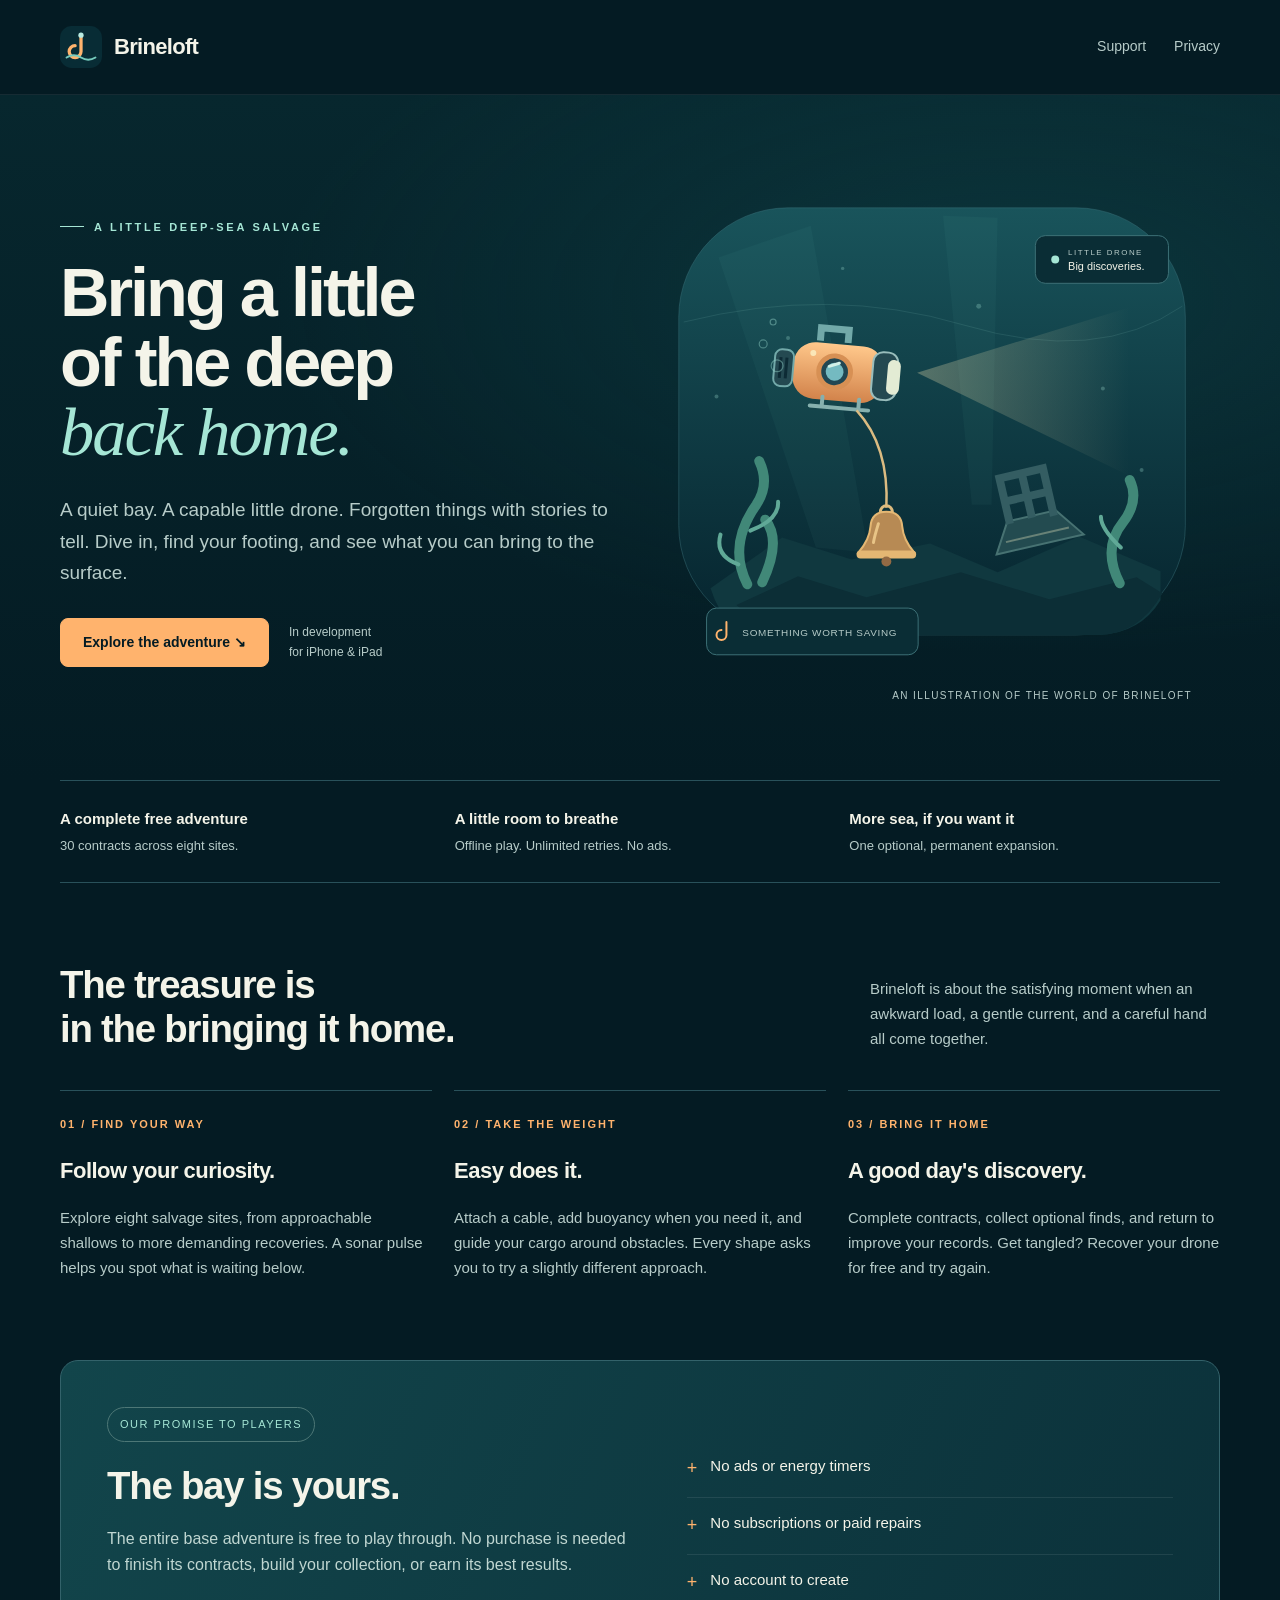
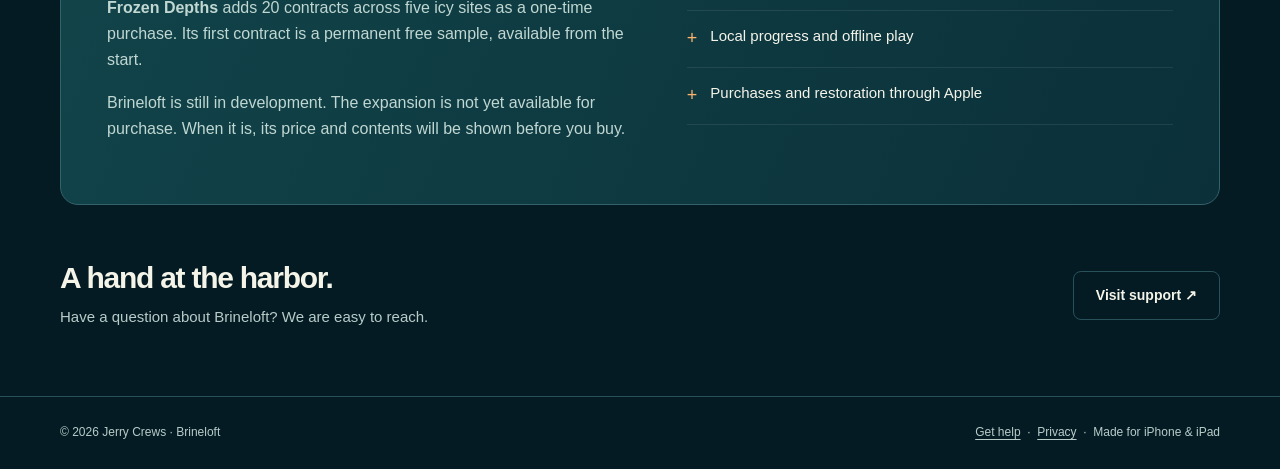
==== index.html @ b788f025 "Publish Brineloft website, privacy policy, and support" ====
<!doctype html>
<html lang="en"><head><meta charset="utf-8"><meta name="viewport" content="width=device-width, initial-scale=1"><meta name="color-scheme" content="dark"><meta name="theme-color" content="#041b23"><meta name="description" content="A little drone. A deep blue world. Brineloft is an underwater salvage adventure in development for iPhone and iPad. A complete free bay, with an optional expansion."><title>Brineloft — A little deep-sea salvage</title><link rel="icon" href="assets/mark.svg" type="image/svg+xml"><link rel="stylesheet" href="assets/style.css"></head><body><a class="skip" href="#main">Skip to content</a><header><div class="wrap"><nav aria-label="Main navigation"><a class="brand" href="index.html"><img src="assets/mark.svg" alt="" width="42" height="42">Brineloft</a><div class="navlinks"><a href="support.html">Support</a><a href="privacy.html">Privacy</a></div></nav></div></header><main id="main"><section class="hero"><div class="wrap hero-grid"><div class="hero-copy"><p class="eyebrow">A little deep-sea salvage</p><h1>Bring a little<br>of the deep<br><em>back home.</em></h1><p class="lead">A quiet bay. A capable little drone. Forgotten things with stories to tell. Dive in, find your footing, and see what you can bring to the surface.</p><div class="actions"><a class="button" href="#adventure">Explore the adventure <span aria-hidden="true">&nbsp;↘</span></a><span class="availability">In development<br>for iPhone &amp; iPad</span></div></div><figure class="hero-art"><svg viewBox="0 0 580 510" role="img" aria-labelledby="dive-title dive-desc" xmlns="http://www.w3.org/2000/svg"><title id="dive-title">A little salvage drone exploring a quiet seabed</title><desc id="dive-desc">An amber drone shines its light through teal water. Its cable is attached to a forgotten brass bell among kelp and rocks.</desc><defs><linearGradient id="water" x2="0" y2="1"><stop stop-color="#19545b"/><stop offset="1" stop-color="#06242e"/></linearGradient><linearGradient id="beam"><stop stop-color="#f8e6b2" stop-opacity=".3"/><stop offset="1" stop-color="#f8e6b2" stop-opacity="0"/></linearGradient><linearGradient id="drone" x2="0" y2="1"><stop stop-color="#ffc88b"/><stop offset="1" stop-color="#d2834b"/></linearGradient><radialGradient id="halo"><stop stop-color="#86ccbe" stop-opacity=".14"/><stop offset="1" stop-color="#86ccbe" stop-opacity="0"/></radialGradient></defs><circle cx="300" cy="240" r="220" fill="url(#halo)"/><rect x="35" y="27" width="510" height="430" rx="110" fill="url(#water)" stroke="#3c737b" stroke-opacity=".45"/><path d="M40 142Q188 105 322 145T542 126" fill="none" stroke="#86c3ba" stroke-opacity=".15"/><path d="M75 77L173 369L226 374L168 45M301 35L330 326L350 326L356 37" fill="#8ad5c5" opacity=".04"/><g fill="#87c4bb" opacity=".35"><circle cx="145" cy="158" r="2"/><circle cx="337" cy="126" r="2.5"/><circle cx="462" cy="209" r="2"/><circle cx="413" cy="81" r="1.8"/><circle cx="113" cy="281" r="1.7"/><circle cx="371" cy="349" r="2"/><circle cx="200" cy="88" r="1.7"/><circle cx="501" cy="291" r="2"/><circle cx="73" cy="217" r="2"/></g><path d="M67 410L139 359L209 381L288 365L356 394L438 358L520 393V422Q500 455 458 457H123Q81 456 67 410" fill="#10383f"/><path d="M93 427L155 398L224 419L319 394L408 421L496 399L522 415Q498 457 457 457H129Z" fill="#0c2e36"/><g stroke="#418878" stroke-width="10" fill="none" stroke-linecap="round"><path d="M104 406Q84 367 113 326Q127 305 116 282"/><path d="M119 404Q139 362 122 341"/><path d="M479 405Q461 370 482 344Q499 322 489 301"/></g><g stroke="#60a997" stroke-width="4" fill="none" stroke-linecap="round"><path d="M95 386Q71 377 77 356M107 352Q136 341 135 323M480 369Q460 350 460 338"/></g><g transform="translate(355 376) rotate(-13)"><path d="M0 0L90 0L68-30L18-30Z" fill="#234b50" stroke="#477272" stroke-width="2"/><path d="M20-27V-74H65V-25M20-50H65M43-74V-28" fill="none" stroke="#345d62" stroke-width="8"/><path d="M12-10H77" stroke="#688277" stroke-width="2"/></g><path d="M275 193L489 127L489 297Z" fill="url(#beam)"/><g transform="translate(214 192) rotate(5)"><rect x="-64" y="-26" width="91" height="57" rx="22" fill="url(#drone)"/><path d="M-39-28V-41H-11V-28" fill="none" stroke="#72a9a9" stroke-width="7"/><rect x="16" y="-22" width="25" height="48" rx="10" fill="#244951" stroke="#99bdbc" stroke-width="2"/><rect x="31" y="-15" width="13" height="35" rx="6" fill="#e3ebd4"/><circle cx="-22" cy="2" r="16" fill="#214753" stroke="#d79054" stroke-width="5"/><circle cx="-22" cy="2" r="9" fill="#74bac1"/><path d="M-28-3L-18-7" stroke="#d2f0e8" stroke-width="3" stroke-linecap="round"/><rect x="-83" y="-16" width="19" height="37" rx="7" fill="#244951" stroke="#72a9a9" stroke-width="2"/><path d="M-77-8V13M-71-8V13" stroke="#0d2b35" stroke-width="3"/><path d="M-44 38H15M-32 28V38M5 28V38" fill="none" stroke="#86b0ae" stroke-width="4" stroke-linecap="round"/><circle cx="-45" cy="-15" r="3" fill="#fae6b7"/></g><path d="M214 231Q247 267 244 329" fill="none" stroke="#dbbb81" stroke-width="2.5"/><circle cx="244" cy="333" r="6" fill="none" stroke="#ddbb7e" stroke-width="3"/><g transform="translate(244 365)"><path d="M-28 9Q-17-4-16-17Q-15-32 0-32Q15-32 16-17Q17-4 28 9Z" fill="#b78a54" stroke="#e4b773" stroke-width="2"/><rect x="-30" y="7" width="60" height="8" rx="4" fill="#e4b773"/><path d="M-8-20Q-12-7-13-1" stroke="#e8c486" stroke-width="3" fill="none" stroke-linecap="round"/><circle cy="18" r="5" fill="#936a44"/></g><g fill="none" stroke="#93d2c8" stroke-width="1.2" opacity=".45"><circle cx="134" cy="186" r="6"/><circle cx="120" cy="164" r="4"/><circle cx="130" cy="142" r="3"/></g><g transform="translate(394 55)"><rect width="134" height="48" rx="10" fill="#0a2d35" stroke="#3d7076"/><circle cx="20" cy="24" r="4" fill="#a5e6d5"/><text x="33" y="20" fill="#b7ccc9" font-size="8" font-family="sans-serif" letter-spacing="1.5">LITTLE DRONE</text><text x="33" y="35" fill="#f4f4e9" font-size="11" font-family="sans-serif">Big discoveries.</text></g><g transform="translate(63 430)"><rect width="213" height="47" rx="10" fill="#0a2d35" stroke="#3d7076"/><path d="M20 14V27a5 5 0 1 1-5-5" fill="none" stroke="#ffb36d" stroke-width="2" stroke-linecap="round"/><text x="36" y="28" fill="#b7ccc9" font-size="10" font-family="sans-serif" letter-spacing=".7">SOMETHING WORTH SAVING</text></g></svg><figcaption class="art-caption">An illustration of the world of Brineloft</figcaption></figure></div></section><div class="wrap"><div class="promise-row" aria-label="The Brineloft promise"><span><strong>A complete free adventure</strong>30 contracts across eight sites.</span><span><strong>A little room to breathe</strong>Offline play. Unlimited retries. No ads.</span><span><strong>More sea, if you want it</strong>One optional, permanent expansion.</span></div><section class="section" id="adventure"><div class="section-heading"><h2>The treasure is<br>in the bringing it home.</h2><p>Brineloft is about the satisfying moment when an awkward load, a gentle current, and a careful hand all come together.</p></div><div class="cards"><article class="card"><p class="number">01 / FIND YOUR WAY</p><h3>Follow your curiosity.</h3><p>Explore eight salvage sites, from approachable shallows to more demanding recoveries. A sonar pulse helps you spot what is waiting below.</p></article><article class="card"><p class="number">02 / TAKE THE WEIGHT</p><h3>Easy does it.</h3><p>Attach a cable, add buoyancy when you need it, and guide your cargo around obstacles. Every shape asks you to try a slightly different approach.</p></article><article class="card"><p class="number">03 / BRING IT HOME</p><h3>A good day's discovery.</h3><p>Complete contracts, collect optional finds, and return to improve your records. Get tangled? Recover your drone for free and try again.</p></article></div></section><section class="callout" aria-labelledby="free-title"><div><span class="tag">Our promise to players</span><h2 id="free-title">The bay is yours.</h2><p>The entire base adventure is free to play through. No purchase is needed to finish its contracts, build your collection, or earn its best results.</p><p><strong>Frozen Depths</strong> adds 20 contracts across five icy sites as a one-time purchase. Its first contract is a permanent free sample, available from the start.</p><p class="small">Brineloft is still in development. The expansion is not yet available for purchase. When it is, its price and contents will be shown before you buy.</p></div><ul class="promise-list"><li>No ads or energy timers</li><li>No subscriptions or paid repairs</li><li>No account to create</li><li>Local progress and offline play</li><li>Purchases and restoration through Apple</li></ul></section><section class="closing"><div><h2>A hand at the harbor.</h2><p>Have a question about Brineloft? We are easy to reach.</p></div><a class="button secondary" href="support.html">Visit support <span aria-hidden="true">&nbsp;↗</span></a></section></div></main><footer><div class="wrap footer-row"><span>© 2026 Jerry Crews · Brineloft</span><span><a href="support.html">Get help</a> &nbsp;·&nbsp; <a href="privacy.html">Privacy</a> &nbsp;·&nbsp; Made for iPhone &amp; iPad</span></div></footer></body></html>
---- assets/style.css ----
@charset "UTF-8";
:root{color-scheme:dark;--ink:#f4f4e9;--muted:#b7ccc9;--sea:#07272e;--deep:#041b23;--panel:#0b333b;--line:#29515a;--mint:#a5e6d5;--coral:#ffb36d;--max:1160px;font-family:-apple-system,BlinkMacSystemFont,"Segoe UI",sans-serif}
*{box-sizing:border-box}html{scroll-behavior:smooth}body{margin:0;background:var(--deep);color:var(--ink);font-size:17px;line-height:1.65}a{color:var(--mint);text-underline-offset:.22em}a:hover{color:var(--ink)}a:focus-visible,summary:focus-visible{outline:3px solid var(--coral);outline-offset:6px;border-radius:3px}img,svg{max-width:100%;display:block}button,a,summary{-webkit-tap-highlight-color:transparent}.wrap{width:min(var(--max),calc(100% - 64px));margin-inline:auto}.skip{position:absolute;top:-100px;left:24px;background:var(--ink);color:var(--deep);padding:12px 20px;z-index:20}.skip:focus{top:12px}header{position:relative;z-index:2;border-bottom:1px solid #ffffff12}nav{min-height:94px;display:flex;align-items:center;justify-content:space-between;gap:24px}.brand{display:inline-flex;align-items:center;gap:12px;color:var(--ink);font-size:22px;font-weight:750;letter-spacing:-.7px;text-decoration:none}.brand img{width:42px;height:42px}.navlinks{display:flex;align-items:center;gap:28px}.navlinks a{font-size:14px;text-decoration:none;color:var(--muted);padding-block:12px}.navlinks a[aria-current=page]{color:var(--ink)}.hero{position:relative;overflow:hidden;background:radial-gradient(ellipse at 80% 30%,#15565b55,transparent 52%),linear-gradient(180deg,var(--sea),var(--deep));padding:86px 0 76px}.hero-grid{display:grid;grid-template-columns:1fr 1.04fr;align-items:center;gap:30px}.eyebrow{text-transform:uppercase;letter-spacing:2.7px;font-size:11px;font-weight:800;color:var(--mint);margin:0 0 22px;display:flex;align-items:center;gap:10px}.eyebrow:before{content:"";width:24px;height:1px;background:currentColor}h1,h2,h3,p{margin-top:0}h1{font-size:clamp(46px,5.35vw,74px);letter-spacing:-3px;line-height:1.02;font-weight:760;margin-bottom:26px}h1 em{font-family:Georgia,"Times New Roman",serif;font-weight:400;color:var(--mint);letter-spacing:-2px}h2{font-size:clamp(30px,3vw,44px);letter-spacing:-1.25px;line-height:1.15}h3{font-size:22px;letter-spacing:-.5px;line-height:1.25}.lead{color:var(--muted);font-size:19px;max-width:560px;line-height:1.65}.actions{display:flex;flex-wrap:wrap;align-items:center;gap:20px;margin-top:30px}.button{display:inline-flex;align-items:center;justify-content:center;min-height:48px;padding:12px 22px;border:1px solid var(--coral);border-radius:8px;background:var(--coral);color:var(--deep);text-decoration:none;font-size:14px;font-weight:750}.button:hover{color:var(--deep);background:#ffc797}.button.secondary{background:transparent;color:var(--ink);border-color:var(--line)}.button.secondary:hover{background:var(--panel)}.availability{font-size:12px;color:var(--muted)}.hero-art{position:relative;margin:0;min-width:0}.hero-art svg{width:100%;height:auto}.art-caption{font-size:10px;letter-spacing:1.4px;text-transform:uppercase;color:var(--muted);text-align:right;margin:0 28px 0 0}.promise-row{display:grid;grid-template-columns:repeat(3,1fr);gap:24px;padding:26px 0;border-top:1px solid var(--line);border-bottom:1px solid var(--line)}.promise-row span{font-size:13px;color:var(--muted)}.promise-row strong{display:block;color:var(--ink);font-size:15px;margin-bottom:3px}.section{padding:80px 0}.section-heading{display:flex;align-items:end;justify-content:space-between;gap:30px;margin-bottom:38px}.section-heading h2{max-width:550px;margin-bottom:0}.section-heading p{max-width:350px;color:var(--muted);font-size:15px;margin-bottom:0}.cards{display:grid;grid-template-columns:repeat(3,1fr);gap:22px}.card{border-top:1px solid var(--line);padding-top:24px}.card .number{font-size:11px;font-weight:700;letter-spacing:2px;color:var(--coral);margin-bottom:24px}.card p{font-size:15px;color:var(--muted);margin-bottom:0}.callout{background:linear-gradient(115deg,#12454b,#0b3039);border:1px solid #33626a;border-radius:18px;padding:46px;display:grid;grid-template-columns:1.1fr 1fr;gap:45px}.callout h2{margin-bottom:18px}.callout p{color:#c0d7d2;font-size:16px}.callout .tag{display:inline-block;font-size:11px;text-transform:uppercase;letter-spacing:1.5px;padding:7px 12px;border:1px solid #4d7776;border-radius:100px;color:var(--mint);margin-bottom:22px}.promise-list{list-style:none;margin:0;padding:0;align-self:center}.promise-list li{border-bottom:1px solid #ffffff15;padding:13px 0;font-size:15px;display:flex;gap:13px}.promise-list li:before{content:"+";font-size:18px;color:var(--coral)}.closing{display:flex;align-items:center;justify-content:space-between;gap:28px;padding:56px 0 66px}.closing h2{font-size:30px;margin:0 0 9px}.closing p{font-size:15px;color:var(--muted);margin-bottom:0}footer{border-top:1px solid var(--line);padding:26px 0;color:var(--muted);font-size:12px}.footer-row{display:flex;justify-content:space-between;gap:20px;flex-wrap:wrap}.footer-row a{color:var(--muted)}.document{max-width:790px;padding:70px 0 80px}.document h1{font-size:clamp(40px,7vw,62px);letter-spacing:-2px}.document h2{font-size:25px;letter-spacing:-.5px;margin-top:42px}.document p,.document li{color:var(--muted)}.document .lead{font-size:20px}.updated{font-size:12px}.contact{margin:30px 0;padding:25px;border:1px solid var(--line);border-radius:12px;background:var(--panel)}.contact p:last-child{margin-bottom:0}.contact .email{overflow-wrap:anywhere}.document ul{padding-left:22px}.document li{margin:8px 0}details{border-bottom:1px solid var(--line);padding:19px 0}summary{cursor:pointer;color:var(--ink);font-weight:650;padding:3px 24px 3px 0}details p{margin:14px 0 0}.small{font-size:14px}.notice{border-left:3px solid var(--coral);padding-left:20px;margin:26px 0}
@media(max-width:850px){.hero{padding:58px 0 48px}.hero-grid{grid-template-columns:1fr;gap:10px}.hero-copy{max-width:650px}.hero-art{width:min(570px,100%);margin-inline:auto}.hero-art svg{max-height:420px}.hero h1{font-size:64px}.section-heading{display:block}.section-heading p{margin-top:20px;max-width:550px}.callout{padding:32px;gap:25px}.cards{gap:26px}.closing{align-items:start}.document{padding-top:48px}}
@media(max-width:560px){.wrap{width:calc(100% - 36px)}nav{min-height:78px;gap:12px}.brand{font-size:20px;gap:7px}.brand img{width:34px;height:34px}.navlinks{gap:16px}.navlinks a{font-size:13px}.hero{padding-top:42px}.hero h1{font-size:49px;letter-spacing:-2px}.lead{font-size:17px}.eyebrow{font-size:10px;letter-spacing:2px}.hero-art{margin-top:14px}.promise-row{grid-template-columns:1fr;gap:17px}.promise-row span{display:block}.cards{grid-template-columns:1fr;gap:34px}.card .number{margin-bottom:14px}.section{padding:54px 0}.section-heading{margin-bottom:30px}.callout{grid-template-columns:1fr;padding:26px;gap:15px}.closing{display:block;padding:38px 0 50px}.closing .button{margin-top:22px}.document h1{font-size:42px}.document .lead{font-size:18px}.contact{padding:20px}.footer-row{display:block}.footer-row span{display:block;margin:7px 0}.actions{gap:16px}.art-caption{text-align:center;margin:0}}
@media(prefers-reduced-motion:reduce){html{scroll-behavior:auto}}
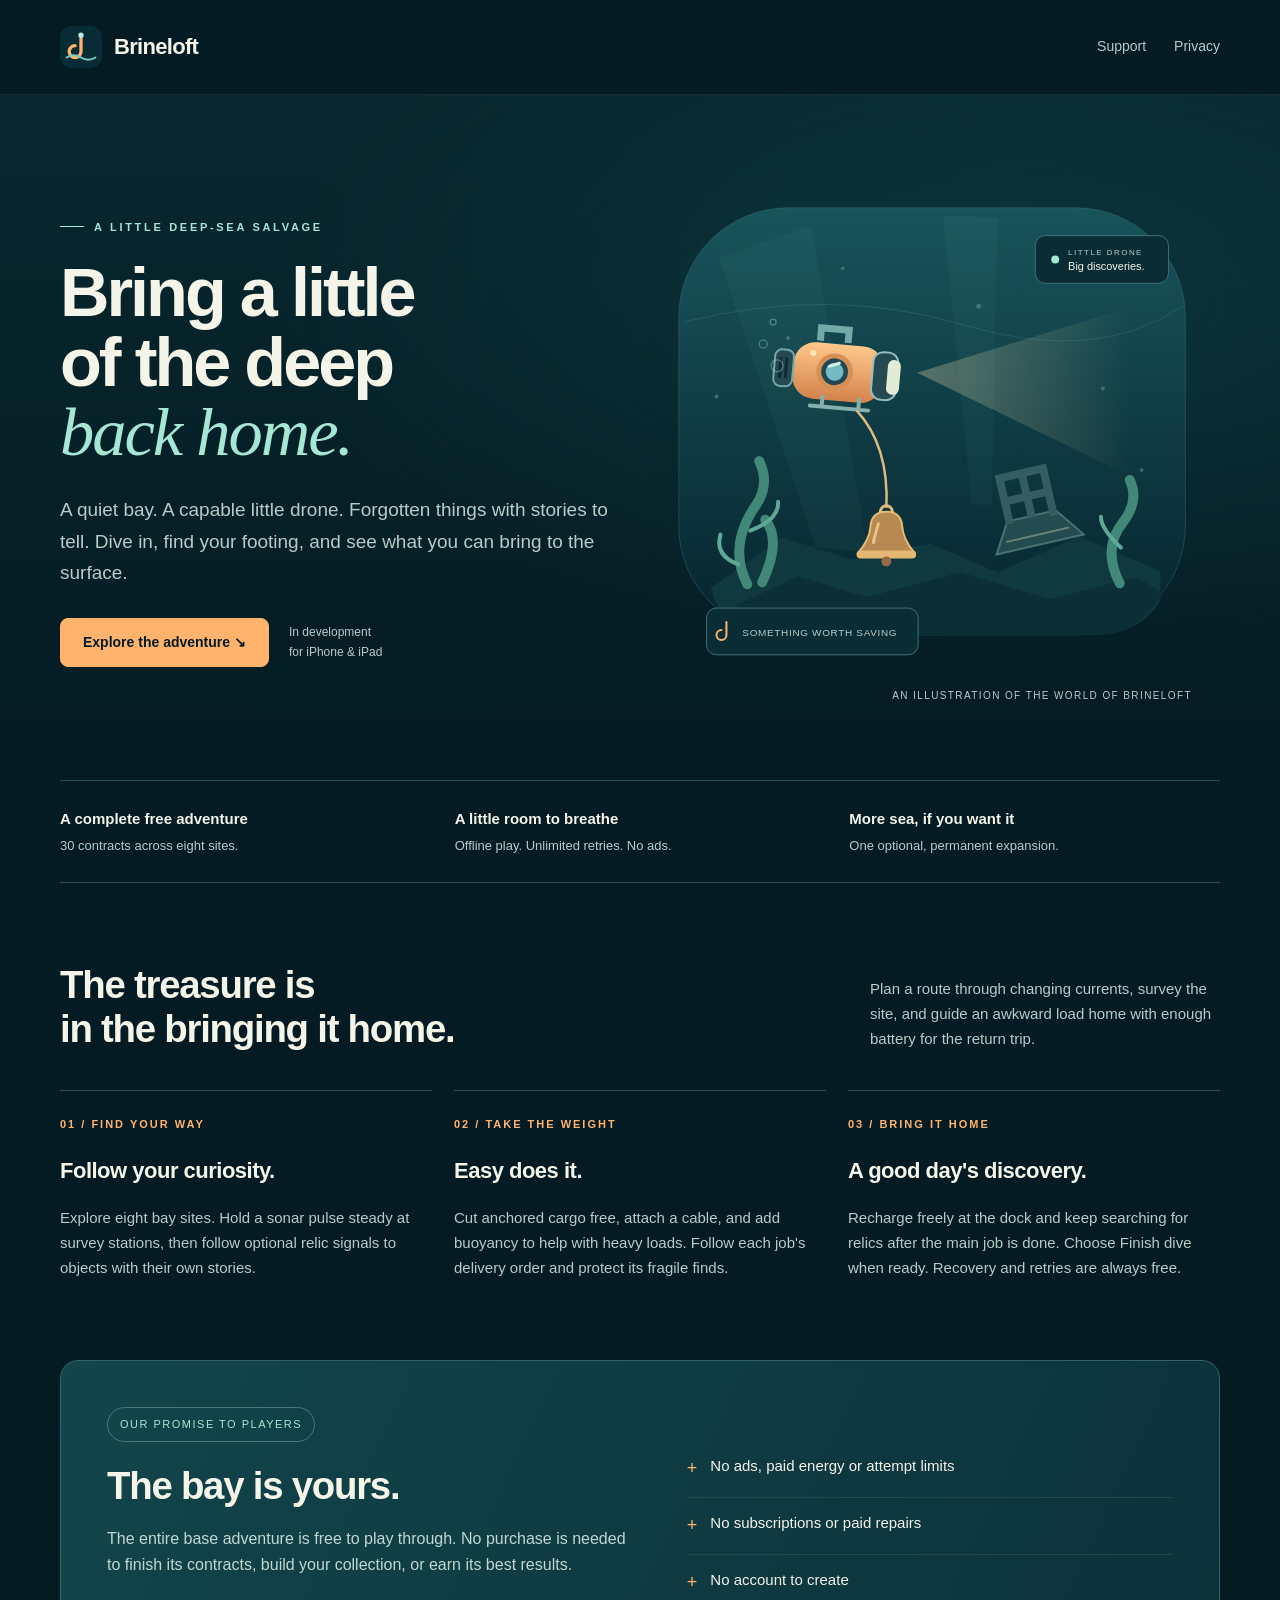
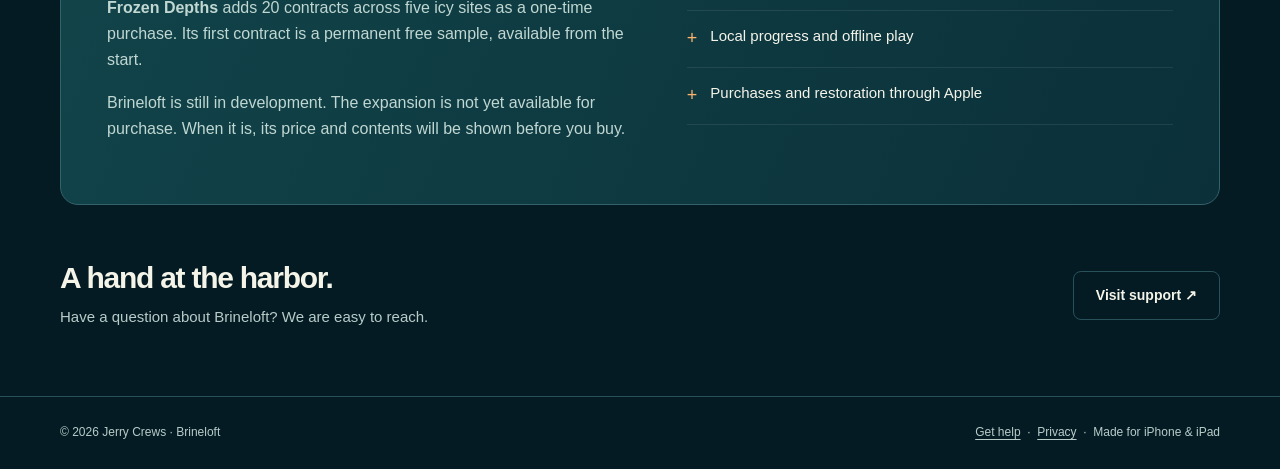
==== commit 14400761: "Explain rechargeable battery and expanded salvage objectives" ====
--- a/index.html
+++ b/index.html
@@ -1,2 +1,2 @@
 <!doctype html>
-<html lang="en"><head><meta charset="utf-8"><meta name="viewport" content="width=device-width, initial-scale=1"><meta name="color-scheme" content="dark"><meta name="theme-color" content="#041b23"><meta name="description" content="A little drone. A deep blue world. Brineloft is an underwater salvage adventure in development for iPhone and iPad. A complete free bay, with an optional expansion."><title>Brineloft — A little deep-sea salvage</title><link rel="icon" href="assets/mark.svg" type="image/svg+xml"><link rel="stylesheet" href="assets/style.css"></head><body><a class="skip" href="#main">Skip to content</a><header><div class="wrap"><nav aria-label="Main navigation"><a class="brand" href="index.html"><img src="assets/mark.svg" alt="" width="42" height="42">Brineloft</a><div class="navlinks"><a href="support.html">Support</a><a href="privacy.html">Privacy</a></div></nav></div></header><main id="main"><section class="hero"><div class="wrap hero-grid"><div class="hero-copy"><p class="eyebrow">A little deep-sea salvage</p><h1>Bring a little<br>of the deep<br><em>back home.</em></h1><p class="lead">A quiet bay. A capable little drone. Forgotten things with stories to tell. Dive in, find your footing, and see what you can bring to the surface.</p><div class="actions"><a class="button" href="#adventure">Explore the adventure <span aria-hidden="true">&nbsp;↘</span></a><span class="availability">In development<br>for iPhone &amp; iPad</span></div></div><figure class="hero-art"><svg viewBox="0 0 580 510" role="img" aria-labelledby="dive-title dive-desc" xmlns="http://www.w3.org/2000/svg"><title id="dive-title">A little salvage drone exploring a quiet seabed</title><desc id="dive-desc">An amber drone shines its light through teal water. Its cable is attached to a forgotten brass bell among kelp and rocks.</desc><defs><linearGradient id="water" x2="0" y2="1"><stop stop-color="#19545b"/><stop offset="1" stop-color="#06242e"/></linearGradient><linearGradient id="beam"><stop stop-color="#f8e6b2" stop-opacity=".3"/><stop offset="1" stop-color="#f8e6b2" stop-opacity="0"/></linearGradient><linearGradient id="drone" x2="0" y2="1"><stop stop-color="#ffc88b"/><stop offset="1" stop-color="#d2834b"/></linearGradient><radialGradient id="halo"><stop stop-color="#86ccbe" stop-opacity=".14"/><stop offset="1" stop-color="#86ccbe" stop-opacity="0"/></radialGradient></defs><circle cx="300" cy="240" r="220" fill="url(#halo)"/><rect x="35" y="27" width="510" height="430" rx="110" fill="url(#water)" stroke="#3c737b" stroke-opacity=".45"/><path d="M40 142Q188 105 322 145T542 126" fill="none" stroke="#86c3ba" stroke-opacity=".15"/><path d="M75 77L173 369L226 374L168 45M301 35L330 326L350 326L356 37" fill="#8ad5c5" opacity=".04"/><g fill="#87c4bb" opacity=".35"><circle cx="145" cy="158" r="2"/><circle cx="337" cy="126" r="2.5"/><circle cx="462" cy="209" r="2"/><circle cx="413" cy="81" r="1.8"/><circle cx="113" cy="281" r="1.7"/><circle cx="371" cy="349" r="2"/><circle cx="200" cy="88" r="1.7"/><circle cx="501" cy="291" r="2"/><circle cx="73" cy="217" r="2"/></g><path d="M67 410L139 359L209 381L288 365L356 394L438 358L520 393V422Q500 455 458 457H123Q81 456 67 410" fill="#10383f"/><path d="M93 427L155 398L224 419L319 394L408 421L496 399L522 415Q498 457 457 457H129Z" fill="#0c2e36"/><g stroke="#418878" stroke-width="10" fill="none" stroke-linecap="round"><path d="M104 406Q84 367 113 326Q127 305 116 282"/><path d="M119 404Q139 362 122 341"/><path d="M479 405Q461 370 482 344Q499 322 489 301"/></g><g stroke="#60a997" stroke-width="4" fill="none" stroke-linecap="round"><path d="M95 386Q71 377 77 356M107 352Q136 341 135 323M480 369Q460 350 460 338"/></g><g transform="translate(355 376) rotate(-13)"><path d="M0 0L90 0L68-30L18-30Z" fill="#234b50" stroke="#477272" stroke-width="2"/><path d="M20-27V-74H65V-25M20-50H65M43-74V-28" fill="none" stroke="#345d62" stroke-width="8"/><path d="M12-10H77" stroke="#688277" stroke-width="2"/></g><path d="M275 193L489 127L489 297Z" fill="url(#beam)"/><g transform="translate(214 192) rotate(5)"><rect x="-64" y="-26" width="91" height="57" rx="22" fill="url(#drone)"/><path d="M-39-28V-41H-11V-28" fill="none" stroke="#72a9a9" stroke-width="7"/><rect x="16" y="-22" width="25" height="48" rx="10" fill="#244951" stroke="#99bdbc" stroke-width="2"/><rect x="31" y="-15" width="13" height="35" rx="6" fill="#e3ebd4"/><circle cx="-22" cy="2" r="16" fill="#214753" stroke="#d79054" stroke-width="5"/><circle cx="-22" cy="2" r="9" fill="#74bac1"/><path d="M-28-3L-18-7" stroke="#d2f0e8" stroke-width="3" stroke-linecap="round"/><rect x="-83" y="-16" width="19" height="37" rx="7" fill="#244951" stroke="#72a9a9" stroke-width="2"/><path d="M-77-8V13M-71-8V13" stroke="#0d2b35" stroke-width="3"/><path d="M-44 38H15M-32 28V38M5 28V38" fill="none" stroke="#86b0ae" stroke-width="4" stroke-linecap="round"/><circle cx="-45" cy="-15" r="3" fill="#fae6b7"/></g><path d="M214 231Q247 267 244 329" fill="none" stroke="#dbbb81" stroke-width="2.5"/><circle cx="244" cy="333" r="6" fill="none" stroke="#ddbb7e" stroke-width="3"/><g transform="translate(244 365)"><path d="M-28 9Q-17-4-16-17Q-15-32 0-32Q15-32 16-17Q17-4 28 9Z" fill="#b78a54" stroke="#e4b773" stroke-width="2"/><rect x="-30" y="7" width="60" height="8" rx="4" fill="#e4b773"/><path d="M-8-20Q-12-7-13-1" stroke="#e8c486" stroke-width="3" fill="none" stroke-linecap="round"/><circle cy="18" r="5" fill="#936a44"/></g><g fill="none" stroke="#93d2c8" stroke-width="1.2" opacity=".45"><circle cx="134" cy="186" r="6"/><circle cx="120" cy="164" r="4"/><circle cx="130" cy="142" r="3"/></g><g transform="translate(394 55)"><rect width="134" height="48" rx="10" fill="#0a2d35" stroke="#3d7076"/><circle cx="20" cy="24" r="4" fill="#a5e6d5"/><text x="33" y="20" fill="#b7ccc9" font-size="8" font-family="sans-serif" letter-spacing="1.5">LITTLE DRONE</text><text x="33" y="35" fill="#f4f4e9" font-size="11" font-family="sans-serif">Big discoveries.</text></g><g transform="translate(63 430)"><rect width="213" height="47" rx="10" fill="#0a2d35" stroke="#3d7076"/><path d="M20 14V27a5 5 0 1 1-5-5" fill="none" stroke="#ffb36d" stroke-width="2" stroke-linecap="round"/><text x="36" y="28" fill="#b7ccc9" font-size="10" font-family="sans-serif" letter-spacing=".7">SOMETHING WORTH SAVING</text></g></svg><figcaption class="art-caption">An illustration of the world of Brineloft</figcaption></figure></div></section><div class="wrap"><div class="promise-row" aria-label="The Brineloft promise"><span><strong>A complete free adventure</strong>30 contracts across eight sites.</span><span><strong>A little room to breathe</strong>Offline play. Unlimited retries. No ads.</span><span><strong>More sea, if you want it</strong>One optional, permanent expansion.</span></div><section class="section" id="adventure"><div class="section-heading"><h2>The treasure is<br>in the bringing it home.</h2><p>Brineloft is about the satisfying moment when an awkward load, a gentle current, and a careful hand all come together.</p></div><div class="cards"><article class="card"><p class="number">01 / FIND YOUR WAY</p><h3>Follow your curiosity.</h3><p>Explore eight salvage sites, from approachable shallows to more demanding recoveries. A sonar pulse helps you spot what is waiting below.</p></article><article class="card"><p class="number">02 / TAKE THE WEIGHT</p><h3>Easy does it.</h3><p>Attach a cable, add buoyancy when you need it, and guide your cargo around obstacles. Every shape asks you to try a slightly different approach.</p></article><article class="card"><p class="number">03 / BRING IT HOME</p><h3>A good day's discovery.</h3><p>Complete contracts, collect optional finds, and return to improve your records. Get tangled? Recover your drone for free and try again.</p></article></div></section><section class="callout" aria-labelledby="free-title"><div><span class="tag">Our promise to players</span><h2 id="free-title">The bay is yours.</h2><p>The entire base adventure is free to play through. No purchase is needed to finish its contracts, build your collection, or earn its best results.</p><p><strong>Frozen Depths</strong> adds 20 contracts across five icy sites as a one-time purchase. Its first contract is a permanent free sample, available from the start.</p><p class="small">Brineloft is still in development. The expansion is not yet available for purchase. When it is, its price and contents will be shown before you buy.</p></div><ul class="promise-list"><li>No ads or energy timers</li><li>No subscriptions or paid repairs</li><li>No account to create</li><li>Local progress and offline play</li><li>Purchases and restoration through Apple</li></ul></section><section class="closing"><div><h2>A hand at the harbor.</h2><p>Have a question about Brineloft? We are easy to reach.</p></div><a class="button secondary" href="support.html">Visit support <span aria-hidden="true">&nbsp;↗</span></a></section></div></main><footer><div class="wrap footer-row"><span>© 2026 Jerry Crews · Brineloft</span><span><a href="support.html">Get help</a> &nbsp;·&nbsp; <a href="privacy.html">Privacy</a> &nbsp;·&nbsp; Made for iPhone &amp; iPad</span></div></footer></body></html>+<html lang="en"><head><meta charset="utf-8"><meta name="viewport" content="width=device-width, initial-scale=1"><meta name="color-scheme" content="dark"><meta name="theme-color" content="#041b23"><meta name="description" content="A little drone. A deep blue world. Brineloft is an underwater salvage adventure in development for iPhone and iPad. A complete free bay, with an optional expansion."><title>Brineloft — A little deep-sea salvage</title><link rel="icon" href="assets/mark.svg" type="image/svg+xml"><link rel="stylesheet" href="assets/style.css"></head><body><a class="skip" href="#main">Skip to content</a><header><div class="wrap"><nav aria-label="Main navigation"><a class="brand" href="index.html"><img src="assets/mark.svg" alt="" width="42" height="42">Brineloft</a><div class="navlinks"><a href="support.html">Support</a><a href="privacy.html">Privacy</a></div></nav></div></header><main id="main"><section class="hero"><div class="wrap hero-grid"><div class="hero-copy"><p class="eyebrow">A little deep-sea salvage</p><h1>Bring a little<br>of the deep<br><em>back home.</em></h1><p class="lead">A quiet bay. A capable little drone. Forgotten things with stories to tell. Dive in, find your footing, and see what you can bring to the surface.</p><div class="actions"><a class="button" href="#adventure">Explore the adventure <span aria-hidden="true">&nbsp;↘</span></a><span class="availability">In development<br>for iPhone &amp; iPad</span></div></div><figure class="hero-art"><svg viewBox="0 0 580 510" role="img" aria-labelledby="dive-title dive-desc" xmlns="http://www.w3.org/2000/svg"><title id="dive-title">A little salvage drone exploring a quiet seabed</title><desc id="dive-desc">An amber drone shines its light through teal water. Its cable is attached to a forgotten brass bell among kelp and rocks.</desc><defs><linearGradient id="water" x2="0" y2="1"><stop stop-color="#19545b"/><stop offset="1" stop-color="#06242e"/></linearGradient><linearGradient id="beam"><stop stop-color="#f8e6b2" stop-opacity=".3"/><stop offset="1" stop-color="#f8e6b2" stop-opacity="0"/></linearGradient><linearGradient id="drone" x2="0" y2="1"><stop stop-color="#ffc88b"/><stop offset="1" stop-color="#d2834b"/></linearGradient><radialGradient id="halo"><stop stop-color="#86ccbe" stop-opacity=".14"/><stop offset="1" stop-color="#86ccbe" stop-opacity="0"/></radialGradient></defs><circle cx="300" cy="240" r="220" fill="url(#halo)"/><rect x="35" y="27" width="510" height="430" rx="110" fill="url(#water)" stroke="#3c737b" stroke-opacity=".45"/><path d="M40 142Q188 105 322 145T542 126" fill="none" stroke="#86c3ba" stroke-opacity=".15"/><path d="M75 77L173 369L226 374L168 45M301 35L330 326L350 326L356 37" fill="#8ad5c5" opacity=".04"/><g fill="#87c4bb" opacity=".35"><circle cx="145" cy="158" r="2"/><circle cx="337" cy="126" r="2.5"/><circle cx="462" cy="209" r="2"/><circle cx="413" cy="81" r="1.8"/><circle cx="113" cy="281" r="1.7"/><circle cx="371" cy="349" r="2"/><circle cx="200" cy="88" r="1.7"/><circle cx="501" cy="291" r="2"/><circle cx="73" cy="217" r="2"/></g><path d="M67 410L139 359L209 381L288 365L356 394L438 358L520 393V422Q500 455 458 457H123Q81 456 67 410" fill="#10383f"/><path d="M93 427L155 398L224 419L319 394L408 421L496 399L522 415Q498 457 457 457H129Z" fill="#0c2e36"/><g stroke="#418878" stroke-width="10" fill="none" stroke-linecap="round"><path d="M104 406Q84 367 113 326Q127 305 116 282"/><path d="M119 404Q139 362 122 341"/><path d="M479 405Q461 370 482 344Q499 322 489 301"/></g><g stroke="#60a997" stroke-width="4" fill="none" stroke-linecap="round"><path d="M95 386Q71 377 77 356M107 352Q136 341 135 323M480 369Q460 350 460 338"/></g><g transform="translate(355 376) rotate(-13)"><path d="M0 0L90 0L68-30L18-30Z" fill="#234b50" stroke="#477272" stroke-width="2"/><path d="M20-27V-74H65V-25M20-50H65M43-74V-28" fill="none" stroke="#345d62" stroke-width="8"/><path d="M12-10H77" stroke="#688277" stroke-width="2"/></g><path d="M275 193L489 127L489 297Z" fill="url(#beam)"/><g transform="translate(214 192) rotate(5)"><rect x="-64" y="-26" width="91" height="57" rx="22" fill="url(#drone)"/><path d="M-39-28V-41H-11V-28" fill="none" stroke="#72a9a9" stroke-width="7"/><rect x="16" y="-22" width="25" height="48" rx="10" fill="#244951" stroke="#99bdbc" stroke-width="2"/><rect x="31" y="-15" width="13" height="35" rx="6" fill="#e3ebd4"/><circle cx="-22" cy="2" r="16" fill="#214753" stroke="#d79054" stroke-width="5"/><circle cx="-22" cy="2" r="9" fill="#74bac1"/><path d="M-28-3L-18-7" stroke="#d2f0e8" stroke-width="3" stroke-linecap="round"/><rect x="-83" y="-16" width="19" height="37" rx="7" fill="#244951" stroke="#72a9a9" stroke-width="2"/><path d="M-77-8V13M-71-8V13" stroke="#0d2b35" stroke-width="3"/><path d="M-44 38H15M-32 28V38M5 28V38" fill="none" stroke="#86b0ae" stroke-width="4" stroke-linecap="round"/><circle cx="-45" cy="-15" r="3" fill="#fae6b7"/></g><path d="M214 231Q247 267 244 329" fill="none" stroke="#dbbb81" stroke-width="2.5"/><circle cx="244" cy="333" r="6" fill="none" stroke="#ddbb7e" stroke-width="3"/><g transform="translate(244 365)"><path d="M-28 9Q-17-4-16-17Q-15-32 0-32Q15-32 16-17Q17-4 28 9Z" fill="#b78a54" stroke="#e4b773" stroke-width="2"/><rect x="-30" y="7" width="60" height="8" rx="4" fill="#e4b773"/><path d="M-8-20Q-12-7-13-1" stroke="#e8c486" stroke-width="3" fill="none" stroke-linecap="round"/><circle cy="18" r="5" fill="#936a44"/></g><g fill="none" stroke="#93d2c8" stroke-width="1.2" opacity=".45"><circle cx="134" cy="186" r="6"/><circle cx="120" cy="164" r="4"/><circle cx="130" cy="142" r="3"/></g><g transform="translate(394 55)"><rect width="134" height="48" rx="10" fill="#0a2d35" stroke="#3d7076"/><circle cx="20" cy="24" r="4" fill="#a5e6d5"/><text x="33" y="20" fill="#b7ccc9" font-size="8" font-family="sans-serif" letter-spacing="1.5">LITTLE DRONE</text><text x="33" y="35" fill="#f4f4e9" font-size="11" font-family="sans-serif">Big discoveries.</text></g><g transform="translate(63 430)"><rect width="213" height="47" rx="10" fill="#0a2d35" stroke="#3d7076"/><path d="M20 14V27a5 5 0 1 1-5-5" fill="none" stroke="#ffb36d" stroke-width="2" stroke-linecap="round"/><text x="36" y="28" fill="#b7ccc9" font-size="10" font-family="sans-serif" letter-spacing=".7">SOMETHING WORTH SAVING</text></g></svg><figcaption class="art-caption">An illustration of the world of Brineloft</figcaption></figure></div></section><div class="wrap"><div class="promise-row" aria-label="The Brineloft promise"><span><strong>A complete free adventure</strong>30 contracts across eight sites.</span><span><strong>A little room to breathe</strong>Offline play. Unlimited retries. No ads.</span><span><strong>More sea, if you want it</strong>One optional, permanent expansion.</span></div><section class="section" id="adventure"><div class="section-heading"><h2>The treasure is<br>in the bringing it home.</h2><p>Plan a route through changing currents, survey the site, and guide an awkward load home with enough battery for the return trip.</p></div><div class="cards"><article class="card"><p class="number">01 / FIND YOUR WAY</p><h3>Follow your curiosity.</h3><p>Explore eight bay sites. Hold a sonar pulse steady at survey stations, then follow optional relic signals to objects with their own stories.</p></article><article class="card"><p class="number">02 / TAKE THE WEIGHT</p><h3>Easy does it.</h3><p>Cut anchored cargo free, attach a cable, and add buoyancy to help with heavy loads. Follow each job's delivery order and protect its fragile finds.</p></article><article class="card"><p class="number">03 / BRING IT HOME</p><h3>A good day's discovery.</h3><p>Recharge freely at the dock and keep searching for relics after the main job is done. Choose Finish dive when ready. Recovery and retries are always free.</p></article></div></section><section class="callout" aria-labelledby="free-title"><div><span class="tag">Our promise to players</span><h2 id="free-title">The bay is yours.</h2><p>The entire base adventure is free to play through. No purchase is needed to finish its contracts, build your collection, or earn its best results.</p><p><strong>Frozen Depths</strong> adds 20 contracts across five icy sites as a one-time purchase. Its first contract is a permanent free sample, available from the start.</p><p class="small">Brineloft is still in development. The expansion is not yet available for purchase. When it is, its price and contents will be shown before you buy.</p></div><ul class="promise-list"><li>No ads, paid energy or attempt limits</li><li>No subscriptions or paid repairs</li><li>No account to create</li><li>Local progress and offline play</li><li>Purchases and restoration through Apple</li></ul></section><section class="closing"><div><h2>A hand at the harbor.</h2><p>Have a question about Brineloft? We are easy to reach.</p></div><a class="button secondary" href="support.html">Visit support <span aria-hidden="true">&nbsp;↗</span></a></section></div></main><footer><div class="wrap footer-row"><span>© 2026 Jerry Crews · Brineloft</span><span><a href="support.html">Get help</a> &nbsp;·&nbsp; <a href="privacy.html">Privacy</a> &nbsp;·&nbsp; Made for iPhone &amp; iPad</span></div></footer></body></html>
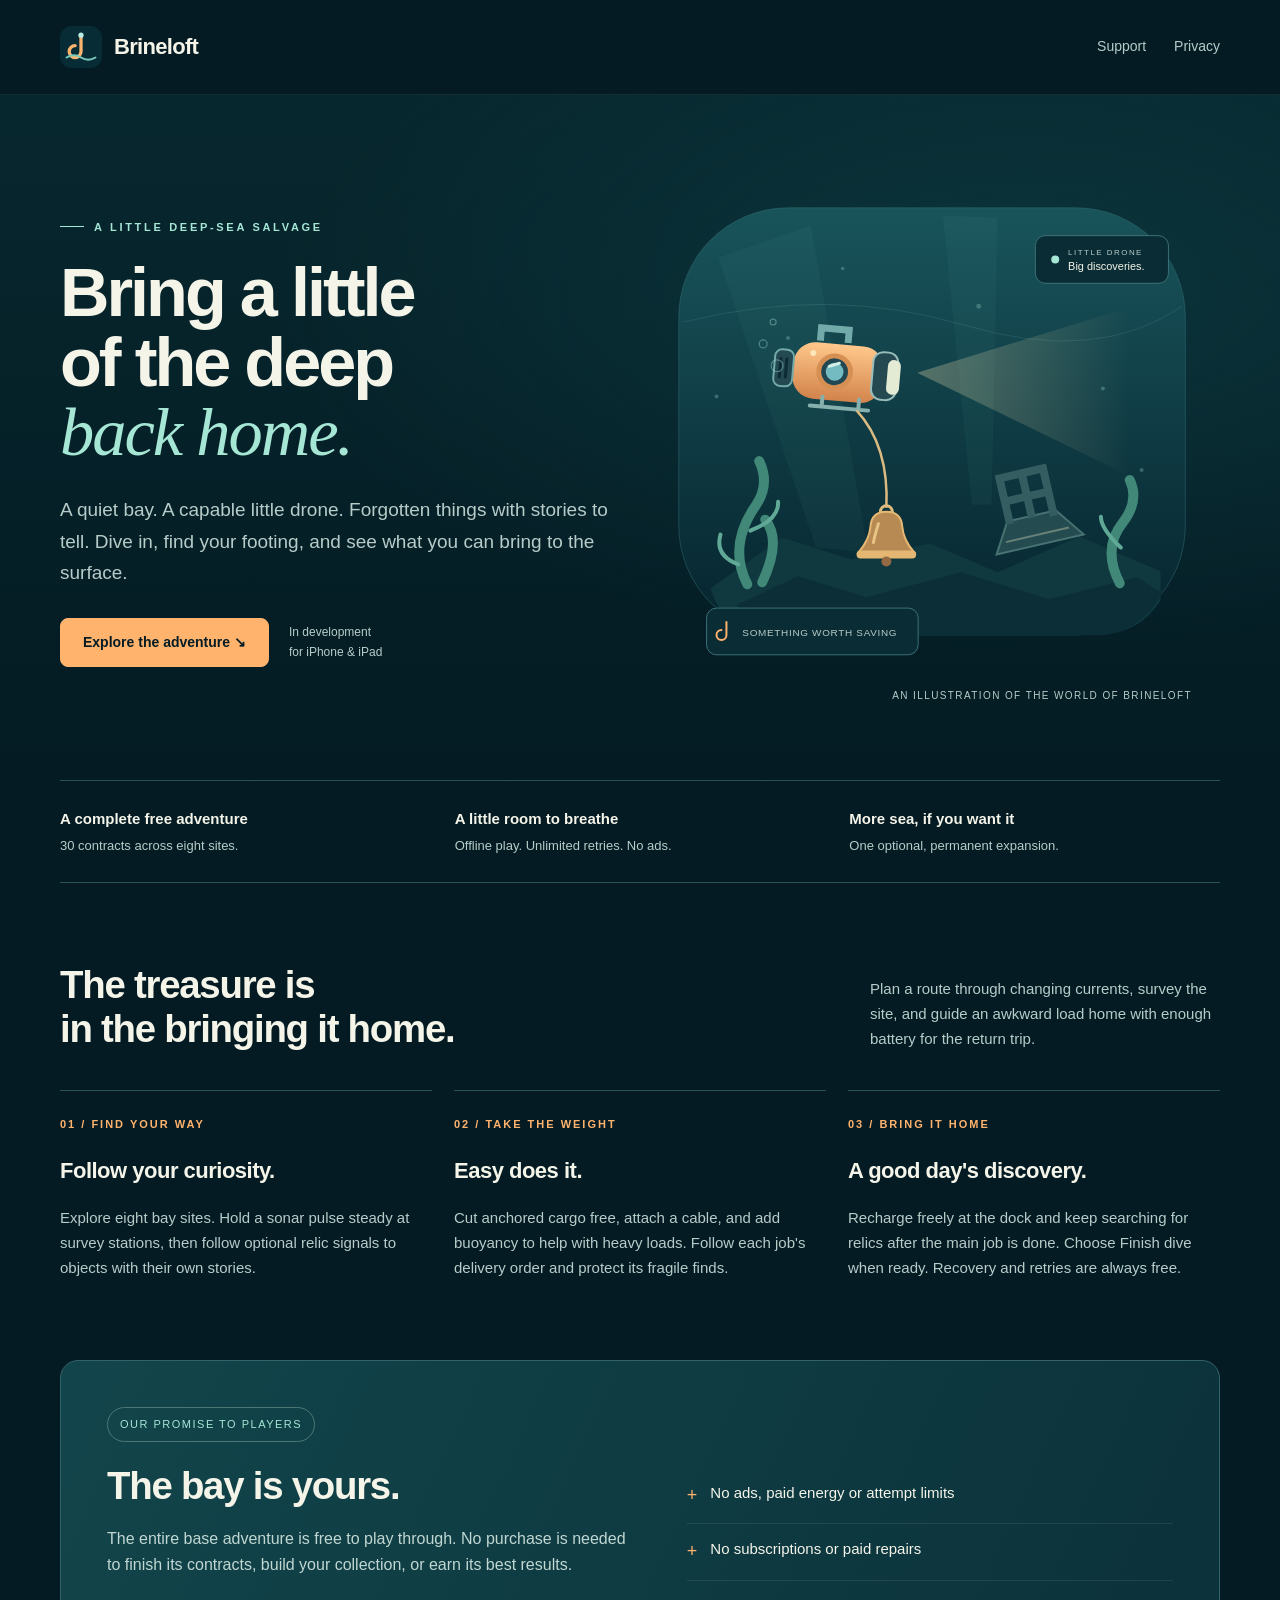
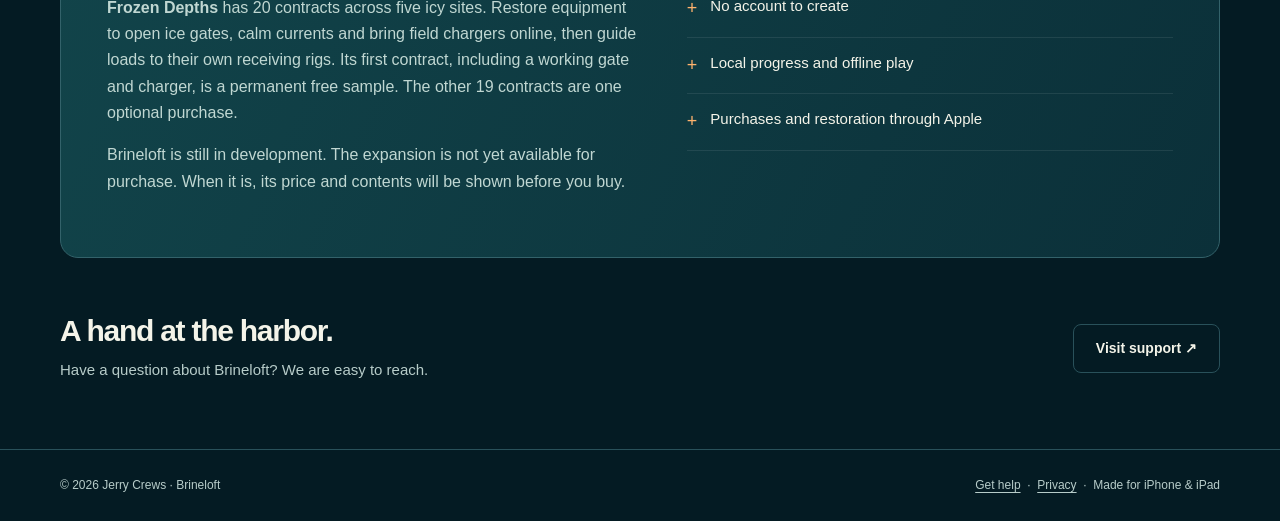
==== commit f43dd965: "Explain northern equipment networks and receiving berths" ====
--- a/index.html
+++ b/index.html
@@ -1,2 +1,2 @@
 <!doctype html>
-<html lang="en"><head><meta charset="utf-8"><meta name="viewport" content="width=device-width, initial-scale=1"><meta name="color-scheme" content="dark"><meta name="theme-color" content="#041b23"><meta name="description" content="A little drone. A deep blue world. Brineloft is an underwater salvage adventure in development for iPhone and iPad. A complete free bay, with an optional expansion."><title>Brineloft — A little deep-sea salvage</title><link rel="icon" href="assets/mark.svg" type="image/svg+xml"><link rel="stylesheet" href="assets/style.css"></head><body><a class="skip" href="#main">Skip to content</a><header><div class="wrap"><nav aria-label="Main navigation"><a class="brand" href="index.html"><img src="assets/mark.svg" alt="" width="42" height="42">Brineloft</a><div class="navlinks"><a href="support.html">Support</a><a href="privacy.html">Privacy</a></div></nav></div></header><main id="main"><section class="hero"><div class="wrap hero-grid"><div class="hero-copy"><p class="eyebrow">A little deep-sea salvage</p><h1>Bring a little<br>of the deep<br><em>back home.</em></h1><p class="lead">A quiet bay. A capable little drone. Forgotten things with stories to tell. Dive in, find your footing, and see what you can bring to the surface.</p><div class="actions"><a class="button" href="#adventure">Explore the adventure <span aria-hidden="true">&nbsp;↘</span></a><span class="availability">In development<br>for iPhone &amp; iPad</span></div></div><figure class="hero-art"><svg viewBox="0 0 580 510" role="img" aria-labelledby="dive-title dive-desc" xmlns="http://www.w3.org/2000/svg"><title id="dive-title">A little salvage drone exploring a quiet seabed</title><desc id="dive-desc">An amber drone shines its light through teal water. Its cable is attached to a forgotten brass bell among kelp and rocks.</desc><defs><linearGradient id="water" x2="0" y2="1"><stop stop-color="#19545b"/><stop offset="1" stop-color="#06242e"/></linearGradient><linearGradient id="beam"><stop stop-color="#f8e6b2" stop-opacity=".3"/><stop offset="1" stop-color="#f8e6b2" stop-opacity="0"/></linearGradient><linearGradient id="drone" x2="0" y2="1"><stop stop-color="#ffc88b"/><stop offset="1" stop-color="#d2834b"/></linearGradient><radialGradient id="halo"><stop stop-color="#86ccbe" stop-opacity=".14"/><stop offset="1" stop-color="#86ccbe" stop-opacity="0"/></radialGradient></defs><circle cx="300" cy="240" r="220" fill="url(#halo)"/><rect x="35" y="27" width="510" height="430" rx="110" fill="url(#water)" stroke="#3c737b" stroke-opacity=".45"/><path d="M40 142Q188 105 322 145T542 126" fill="none" stroke="#86c3ba" stroke-opacity=".15"/><path d="M75 77L173 369L226 374L168 45M301 35L330 326L350 326L356 37" fill="#8ad5c5" opacity=".04"/><g fill="#87c4bb" opacity=".35"><circle cx="145" cy="158" r="2"/><circle cx="337" cy="126" r="2.5"/><circle cx="462" cy="209" r="2"/><circle cx="413" cy="81" r="1.8"/><circle cx="113" cy="281" r="1.7"/><circle cx="371" cy="349" r="2"/><circle cx="200" cy="88" r="1.7"/><circle cx="501" cy="291" r="2"/><circle cx="73" cy="217" r="2"/></g><path d="M67 410L139 359L209 381L288 365L356 394L438 358L520 393V422Q500 455 458 457H123Q81 456 67 410" fill="#10383f"/><path d="M93 427L155 398L224 419L319 394L408 421L496 399L522 415Q498 457 457 457H129Z" fill="#0c2e36"/><g stroke="#418878" stroke-width="10" fill="none" stroke-linecap="round"><path d="M104 406Q84 367 113 326Q127 305 116 282"/><path d="M119 404Q139 362 122 341"/><path d="M479 405Q461 370 482 344Q499 322 489 301"/></g><g stroke="#60a997" stroke-width="4" fill="none" stroke-linecap="round"><path d="M95 386Q71 377 77 356M107 352Q136 341 135 323M480 369Q460 350 460 338"/></g><g transform="translate(355 376) rotate(-13)"><path d="M0 0L90 0L68-30L18-30Z" fill="#234b50" stroke="#477272" stroke-width="2"/><path d="M20-27V-74H65V-25M20-50H65M43-74V-28" fill="none" stroke="#345d62" stroke-width="8"/><path d="M12-10H77" stroke="#688277" stroke-width="2"/></g><path d="M275 193L489 127L489 297Z" fill="url(#beam)"/><g transform="translate(214 192) rotate(5)"><rect x="-64" y="-26" width="91" height="57" rx="22" fill="url(#drone)"/><path d="M-39-28V-41H-11V-28" fill="none" stroke="#72a9a9" stroke-width="7"/><rect x="16" y="-22" width="25" height="48" rx="10" fill="#244951" stroke="#99bdbc" stroke-width="2"/><rect x="31" y="-15" width="13" height="35" rx="6" fill="#e3ebd4"/><circle cx="-22" cy="2" r="16" fill="#214753" stroke="#d79054" stroke-width="5"/><circle cx="-22" cy="2" r="9" fill="#74bac1"/><path d="M-28-3L-18-7" stroke="#d2f0e8" stroke-width="3" stroke-linecap="round"/><rect x="-83" y="-16" width="19" height="37" rx="7" fill="#244951" stroke="#72a9a9" stroke-width="2"/><path d="M-77-8V13M-71-8V13" stroke="#0d2b35" stroke-width="3"/><path d="M-44 38H15M-32 28V38M5 28V38" fill="none" stroke="#86b0ae" stroke-width="4" stroke-linecap="round"/><circle cx="-45" cy="-15" r="3" fill="#fae6b7"/></g><path d="M214 231Q247 267 244 329" fill="none" stroke="#dbbb81" stroke-width="2.5"/><circle cx="244" cy="333" r="6" fill="none" stroke="#ddbb7e" stroke-width="3"/><g transform="translate(244 365)"><path d="M-28 9Q-17-4-16-17Q-15-32 0-32Q15-32 16-17Q17-4 28 9Z" fill="#b78a54" stroke="#e4b773" stroke-width="2"/><rect x="-30" y="7" width="60" height="8" rx="4" fill="#e4b773"/><path d="M-8-20Q-12-7-13-1" stroke="#e8c486" stroke-width="3" fill="none" stroke-linecap="round"/><circle cy="18" r="5" fill="#936a44"/></g><g fill="none" stroke="#93d2c8" stroke-width="1.2" opacity=".45"><circle cx="134" cy="186" r="6"/><circle cx="120" cy="164" r="4"/><circle cx="130" cy="142" r="3"/></g><g transform="translate(394 55)"><rect width="134" height="48" rx="10" fill="#0a2d35" stroke="#3d7076"/><circle cx="20" cy="24" r="4" fill="#a5e6d5"/><text x="33" y="20" fill="#b7ccc9" font-size="8" font-family="sans-serif" letter-spacing="1.5">LITTLE DRONE</text><text x="33" y="35" fill="#f4f4e9" font-size="11" font-family="sans-serif">Big discoveries.</text></g><g transform="translate(63 430)"><rect width="213" height="47" rx="10" fill="#0a2d35" stroke="#3d7076"/><path d="M20 14V27a5 5 0 1 1-5-5" fill="none" stroke="#ffb36d" stroke-width="2" stroke-linecap="round"/><text x="36" y="28" fill="#b7ccc9" font-size="10" font-family="sans-serif" letter-spacing=".7">SOMETHING WORTH SAVING</text></g></svg><figcaption class="art-caption">An illustration of the world of Brineloft</figcaption></figure></div></section><div class="wrap"><div class="promise-row" aria-label="The Brineloft promise"><span><strong>A complete free adventure</strong>30 contracts across eight sites.</span><span><strong>A little room to breathe</strong>Offline play. Unlimited retries. No ads.</span><span><strong>More sea, if you want it</strong>One optional, permanent expansion.</span></div><section class="section" id="adventure"><div class="section-heading"><h2>The treasure is<br>in the bringing it home.</h2><p>Plan a route through changing currents, survey the site, and guide an awkward load home with enough battery for the return trip.</p></div><div class="cards"><article class="card"><p class="number">01 / FIND YOUR WAY</p><h3>Follow your curiosity.</h3><p>Explore eight bay sites. Hold a sonar pulse steady at survey stations, then follow optional relic signals to objects with their own stories.</p></article><article class="card"><p class="number">02 / TAKE THE WEIGHT</p><h3>Easy does it.</h3><p>Cut anchored cargo free, attach a cable, and add buoyancy to help with heavy loads. Follow each job's delivery order and protect its fragile finds.</p></article><article class="card"><p class="number">03 / BRING IT HOME</p><h3>A good day's discovery.</h3><p>Recharge freely at the dock and keep searching for relics after the main job is done. Choose Finish dive when ready. Recovery and retries are always free.</p></article></div></section><section class="callout" aria-labelledby="free-title"><div><span class="tag">Our promise to players</span><h2 id="free-title">The bay is yours.</h2><p>The entire base adventure is free to play through. No purchase is needed to finish its contracts, build your collection, or earn its best results.</p><p><strong>Frozen Depths</strong> adds 20 contracts across five icy sites as a one-time purchase. Its first contract is a permanent free sample, available from the start.</p><p class="small">Brineloft is still in development. The expansion is not yet available for purchase. When it is, its price and contents will be shown before you buy.</p></div><ul class="promise-list"><li>No ads, paid energy or attempt limits</li><li>No subscriptions or paid repairs</li><li>No account to create</li><li>Local progress and offline play</li><li>Purchases and restoration through Apple</li></ul></section><section class="closing"><div><h2>A hand at the harbor.</h2><p>Have a question about Brineloft? We are easy to reach.</p></div><a class="button secondary" href="support.html">Visit support <span aria-hidden="true">&nbsp;↗</span></a></section></div></main><footer><div class="wrap footer-row"><span>© 2026 Jerry Crews · Brineloft</span><span><a href="support.html">Get help</a> &nbsp;·&nbsp; <a href="privacy.html">Privacy</a> &nbsp;·&nbsp; Made for iPhone &amp; iPad</span></div></footer></body></html>+<html lang="en"><head><meta charset="utf-8"><meta name="viewport" content="width=device-width, initial-scale=1"><meta name="color-scheme" content="dark"><meta name="theme-color" content="#041b23"><meta name="description" content="A little drone. A deep blue world. Brineloft is an underwater salvage adventure in development for iPhone and iPad. A complete free bay, with an optional expansion."><title>Brineloft — A little deep-sea salvage</title><link rel="icon" href="assets/mark.svg" type="image/svg+xml"><link rel="stylesheet" href="assets/style.css"></head><body><a class="skip" href="#main">Skip to content</a><header><div class="wrap"><nav aria-label="Main navigation"><a class="brand" href="index.html"><img src="assets/mark.svg" alt="" width="42" height="42">Brineloft</a><div class="navlinks"><a href="support.html">Support</a><a href="privacy.html">Privacy</a></div></nav></div></header><main id="main"><section class="hero"><div class="wrap hero-grid"><div class="hero-copy"><p class="eyebrow">A little deep-sea salvage</p><h1>Bring a little<br>of the deep<br><em>back home.</em></h1><p class="lead">A quiet bay. A capable little drone. Forgotten things with stories to tell. Dive in, find your footing, and see what you can bring to the surface.</p><div class="actions"><a class="button" href="#adventure">Explore the adventure <span aria-hidden="true">&nbsp;↘</span></a><span class="availability">In development<br>for iPhone &amp; iPad</span></div></div><figure class="hero-art"><svg viewBox="0 0 580 510" role="img" aria-labelledby="dive-title dive-desc" xmlns="http://www.w3.org/2000/svg"><title id="dive-title">A little salvage drone exploring a quiet seabed</title><desc id="dive-desc">An amber drone shines its light through teal water. Its cable is attached to a forgotten brass bell among kelp and rocks.</desc><defs><linearGradient id="water" x2="0" y2="1"><stop stop-color="#19545b"/><stop offset="1" stop-color="#06242e"/></linearGradient><linearGradient id="beam"><stop stop-color="#f8e6b2" stop-opacity=".3"/><stop offset="1" stop-color="#f8e6b2" stop-opacity="0"/></linearGradient><linearGradient id="drone" x2="0" y2="1"><stop stop-color="#ffc88b"/><stop offset="1" stop-color="#d2834b"/></linearGradient><radialGradient id="halo"><stop stop-color="#86ccbe" stop-opacity=".14"/><stop offset="1" stop-color="#86ccbe" stop-opacity="0"/></radialGradient></defs><circle cx="300" cy="240" r="220" fill="url(#halo)"/><rect x="35" y="27" width="510" height="430" rx="110" fill="url(#water)" stroke="#3c737b" stroke-opacity=".45"/><path d="M40 142Q188 105 322 145T542 126" fill="none" stroke="#86c3ba" stroke-opacity=".15"/><path d="M75 77L173 369L226 374L168 45M301 35L330 326L350 326L356 37" fill="#8ad5c5" opacity=".04"/><g fill="#87c4bb" opacity=".35"><circle cx="145" cy="158" r="2"/><circle cx="337" cy="126" r="2.5"/><circle cx="462" cy="209" r="2"/><circle cx="413" cy="81" r="1.8"/><circle cx="113" cy="281" r="1.7"/><circle cx="371" cy="349" r="2"/><circle cx="200" cy="88" r="1.7"/><circle cx="501" cy="291" r="2"/><circle cx="73" cy="217" r="2"/></g><path d="M67 410L139 359L209 381L288 365L356 394L438 358L520 393V422Q500 455 458 457H123Q81 456 67 410" fill="#10383f"/><path d="M93 427L155 398L224 419L319 394L408 421L496 399L522 415Q498 457 457 457H129Z" fill="#0c2e36"/><g stroke="#418878" stroke-width="10" fill="none" stroke-linecap="round"><path d="M104 406Q84 367 113 326Q127 305 116 282"/><path d="M119 404Q139 362 122 341"/><path d="M479 405Q461 370 482 344Q499 322 489 301"/></g><g stroke="#60a997" stroke-width="4" fill="none" stroke-linecap="round"><path d="M95 386Q71 377 77 356M107 352Q136 341 135 323M480 369Q460 350 460 338"/></g><g transform="translate(355 376) rotate(-13)"><path d="M0 0L90 0L68-30L18-30Z" fill="#234b50" stroke="#477272" stroke-width="2"/><path d="M20-27V-74H65V-25M20-50H65M43-74V-28" fill="none" stroke="#345d62" stroke-width="8"/><path d="M12-10H77" stroke="#688277" stroke-width="2"/></g><path d="M275 193L489 127L489 297Z" fill="url(#beam)"/><g transform="translate(214 192) rotate(5)"><rect x="-64" y="-26" width="91" height="57" rx="22" fill="url(#drone)"/><path d="M-39-28V-41H-11V-28" fill="none" stroke="#72a9a9" stroke-width="7"/><rect x="16" y="-22" width="25" height="48" rx="10" fill="#244951" stroke="#99bdbc" stroke-width="2"/><rect x="31" y="-15" width="13" height="35" rx="6" fill="#e3ebd4"/><circle cx="-22" cy="2" r="16" fill="#214753" stroke="#d79054" stroke-width="5"/><circle cx="-22" cy="2" r="9" fill="#74bac1"/><path d="M-28-3L-18-7" stroke="#d2f0e8" stroke-width="3" stroke-linecap="round"/><rect x="-83" y="-16" width="19" height="37" rx="7" fill="#244951" stroke="#72a9a9" stroke-width="2"/><path d="M-77-8V13M-71-8V13" stroke="#0d2b35" stroke-width="3"/><path d="M-44 38H15M-32 28V38M5 28V38" fill="none" stroke="#86b0ae" stroke-width="4" stroke-linecap="round"/><circle cx="-45" cy="-15" r="3" fill="#fae6b7"/></g><path d="M214 231Q247 267 244 329" fill="none" stroke="#dbbb81" stroke-width="2.5"/><circle cx="244" cy="333" r="6" fill="none" stroke="#ddbb7e" stroke-width="3"/><g transform="translate(244 365)"><path d="M-28 9Q-17-4-16-17Q-15-32 0-32Q15-32 16-17Q17-4 28 9Z" fill="#b78a54" stroke="#e4b773" stroke-width="2"/><rect x="-30" y="7" width="60" height="8" rx="4" fill="#e4b773"/><path d="M-8-20Q-12-7-13-1" stroke="#e8c486" stroke-width="3" fill="none" stroke-linecap="round"/><circle cy="18" r="5" fill="#936a44"/></g><g fill="none" stroke="#93d2c8" stroke-width="1.2" opacity=".45"><circle cx="134" cy="186" r="6"/><circle cx="120" cy="164" r="4"/><circle cx="130" cy="142" r="3"/></g><g transform="translate(394 55)"><rect width="134" height="48" rx="10" fill="#0a2d35" stroke="#3d7076"/><circle cx="20" cy="24" r="4" fill="#a5e6d5"/><text x="33" y="20" fill="#b7ccc9" font-size="8" font-family="sans-serif" letter-spacing="1.5">LITTLE DRONE</text><text x="33" y="35" fill="#f4f4e9" font-size="11" font-family="sans-serif">Big discoveries.</text></g><g transform="translate(63 430)"><rect width="213" height="47" rx="10" fill="#0a2d35" stroke="#3d7076"/><path d="M20 14V27a5 5 0 1 1-5-5" fill="none" stroke="#ffb36d" stroke-width="2" stroke-linecap="round"/><text x="36" y="28" fill="#b7ccc9" font-size="10" font-family="sans-serif" letter-spacing=".7">SOMETHING WORTH SAVING</text></g></svg><figcaption class="art-caption">An illustration of the world of Brineloft</figcaption></figure></div></section><div class="wrap"><div class="promise-row" aria-label="The Brineloft promise"><span><strong>A complete free adventure</strong>30 contracts across eight sites.</span><span><strong>A little room to breathe</strong>Offline play. Unlimited retries. No ads.</span><span><strong>More sea, if you want it</strong>One optional, permanent expansion.</span></div><section class="section" id="adventure"><div class="section-heading"><h2>The treasure is<br>in the bringing it home.</h2><p>Plan a route through changing currents, survey the site, and guide an awkward load home with enough battery for the return trip.</p></div><div class="cards"><article class="card"><p class="number">01 / FIND YOUR WAY</p><h3>Follow your curiosity.</h3><p>Explore eight bay sites. Hold a sonar pulse steady at survey stations, then follow optional relic signals to objects with their own stories.</p></article><article class="card"><p class="number">02 / TAKE THE WEIGHT</p><h3>Easy does it.</h3><p>Cut anchored cargo free, attach a cable, and add buoyancy to help with heavy loads. Follow each job's delivery order and protect its fragile finds.</p></article><article class="card"><p class="number">03 / BRING IT HOME</p><h3>A good day's discovery.</h3><p>Recharge freely at the dock and keep searching for relics after the main job is done. Choose Finish dive when ready. Recovery and retries are always free.</p></article></div></section><section class="callout" aria-labelledby="free-title"><div><span class="tag">Our promise to players</span><h2 id="free-title">The bay is yours.</h2><p>The entire base adventure is free to play through. No purchase is needed to finish its contracts, build your collection, or earn its best results.</p><p><strong>Frozen Depths</strong> has 20 contracts across five icy sites. Restore equipment to open ice gates, calm currents and bring field chargers online, then guide loads to their own receiving rigs. Its first contract, including a working gate and charger, is a permanent free sample. The other 19 contracts are one optional purchase.</p><p class="small">Brineloft is still in development. The expansion is not yet available for purchase. When it is, its price and contents will be shown before you buy.</p></div><ul class="promise-list"><li>No ads, paid energy or attempt limits</li><li>No subscriptions or paid repairs</li><li>No account to create</li><li>Local progress and offline play</li><li>Purchases and restoration through Apple</li></ul></section><section class="closing"><div><h2>A hand at the harbor.</h2><p>Have a question about Brineloft? We are easy to reach.</p></div><a class="button secondary" href="support.html">Visit support <span aria-hidden="true">&nbsp;↗</span></a></section></div></main><footer><div class="wrap footer-row"><span>© 2026 Jerry Crews · Brineloft</span><span><a href="support.html">Get help</a> &nbsp;·&nbsp; <a href="privacy.html">Privacy</a> &nbsp;·&nbsp; Made for iPhone &amp; iPad</span></div></footer></body></html>
